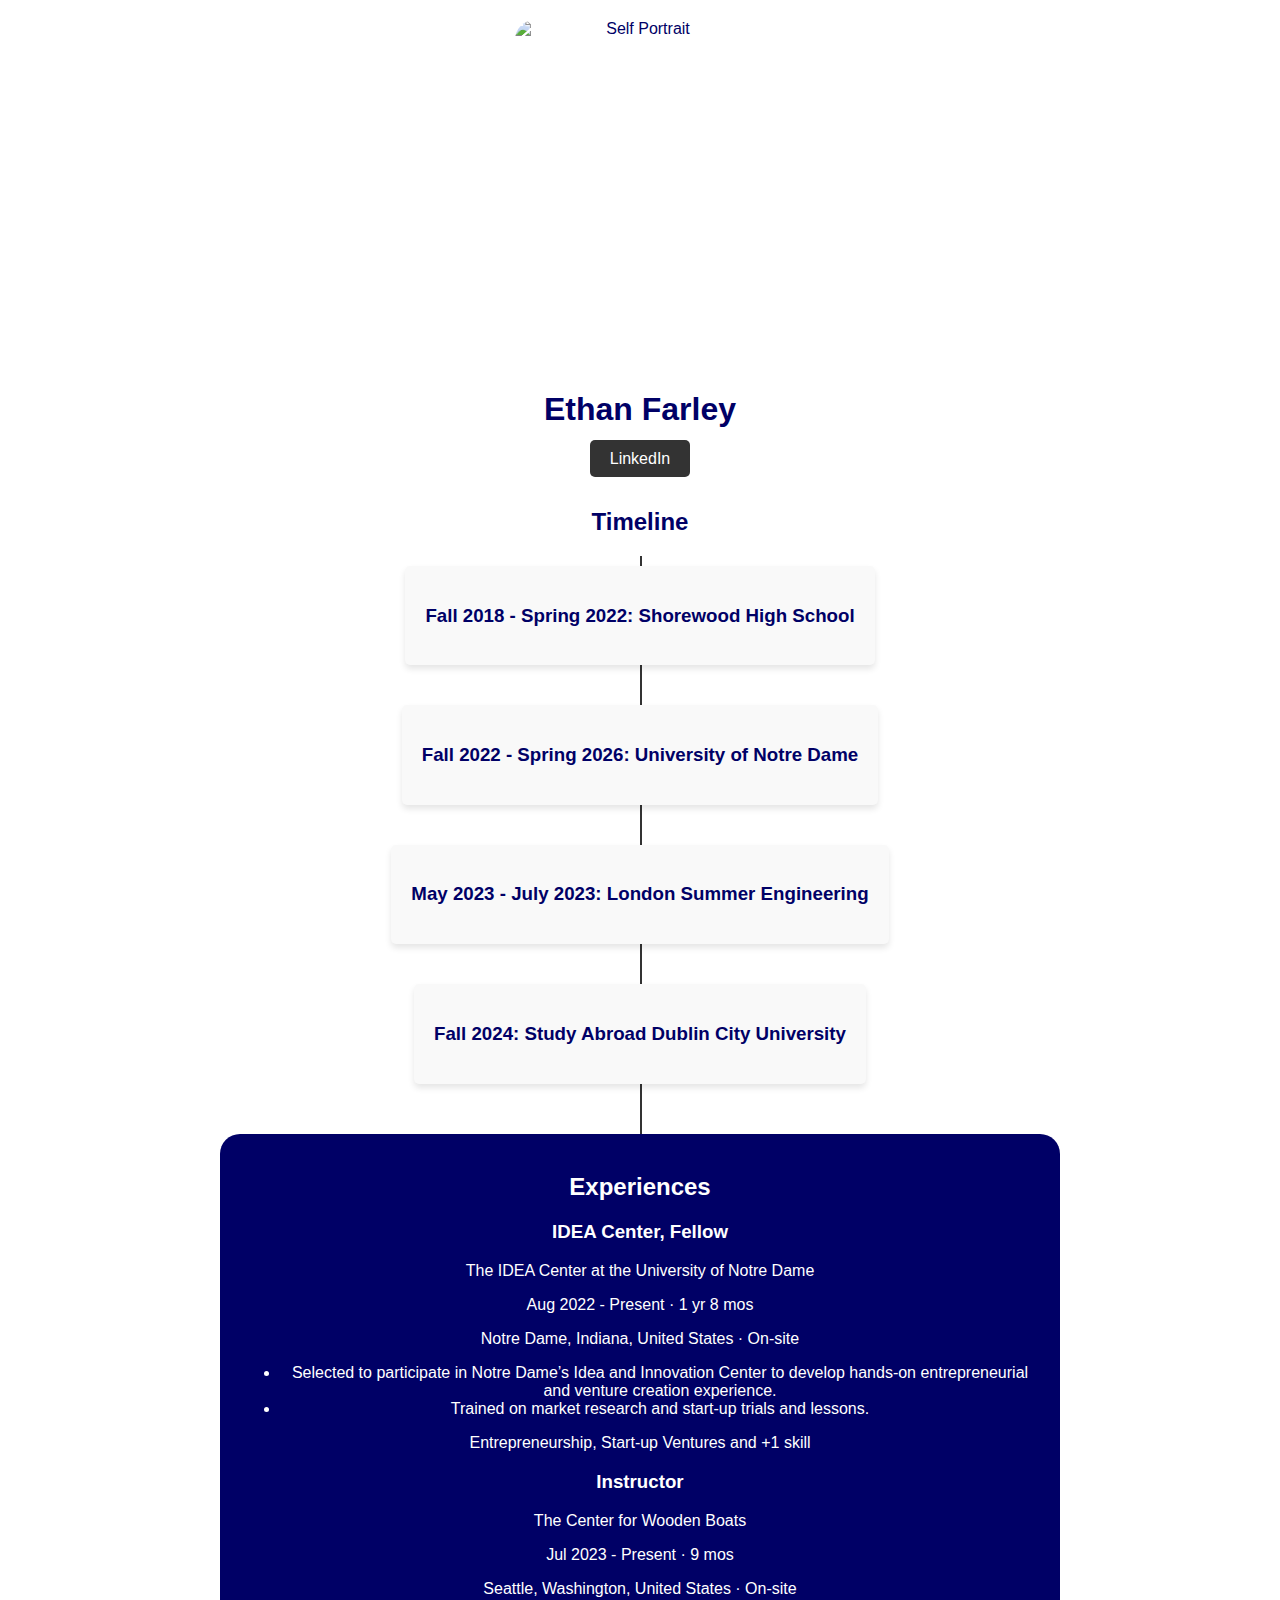
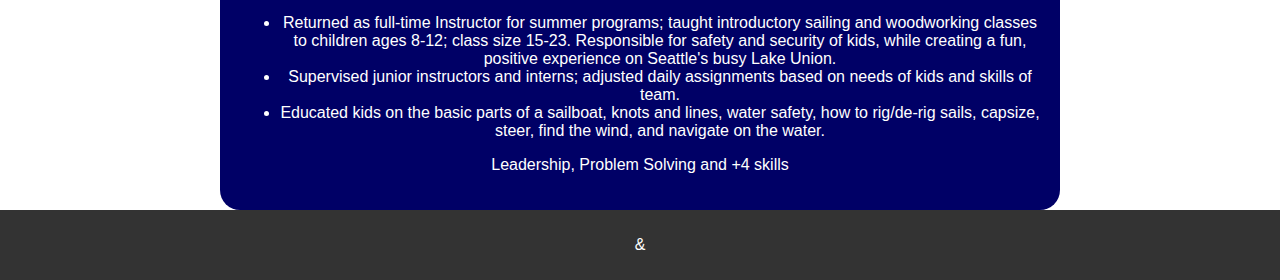
==== index.html @ 058e472b "Update index.html" ====
<!DOCTYPE html>
<html lang="en">
<head>
    <meta charset="UTF-8">
    <meta name="viewport" content="width=device-width, initial-scale=1.0">
    <title>My Personal Website</title>
    <style>
        body {
            font-family: Consolas, sans-serif;
            margin: 0;
            padding: 0;
            background-color: #fff; /* White background */
            color: rgb(0, 0, 102); /* Dark blue text color */
            display: flex; /* Use flexbox to make footer stretch */
            flex-direction: column; /* Column layout */
            min-height: 100vh; /* Ensure full height */
        }
        header {
            padding: 20px;
            text-align: center;
            position: relative;
        }
        .profile-img {
            border-radius: 20px; /* Curved edges */
            width: 250px;
            height: 350px;
            object-fit: cover;
            margin: 0 auto 20px auto; /* Center the image */
            display: block; /* Make sure the image is displayed as a block element */
        }
        nav {
            margin-top: 20px;
            text-align: center;
        }
        nav a {
            color: #fff;
            text-decoration: none;
            padding: 10px 20px;
            border-radius: 5px;
            background-color: #333;
            margin: 0 5px;
        }
        nav a:hover {
            background-color: #555;
        }
        .container {
            max-width: 800px;
            margin: auto;
            padding: 20px;
            text-align: center; /* Center the content */
            background-color: rgb(0, 0, 102); /* Dark blue background */
            color: #fff; /* White text color */
            border-radius: 20px; /* Curved edges */
        }
        /* Timeline Styles */
        #timeline-container {
             background-color: rgb(0, 0, 102); /* Dark blue background */
            color: #fff; /* White text color */
            border-radius: 20px; /* Curved edges */
            padding: 20px;
            margin: 20px auto;
            max-width: 800px;
            position: relative; /* Added */
            z-index: 0; /* Added */
        }
        .timeline {
            position: relative;
            margin-top: 20px;
            padding: 10px;
            text-align: center; /* Center the timeline */
            display: flex; /* Center the timeline items */
            flex-direction: column;
            align-items: center;
        }
        .timeline:before {
            content: '';
            position: absolute;
            left: 50%;
            top: 0;
            bottom: 0;
            width: 2px;
            background: #333;
            z-index: 0;
        }
        .timeline-header {
            text-align: center;
        }
        .timeline-item {
            display: flex;
            margin-bottom: 40px;
            position: relative;
            text-align: center; /* Center the timeline items */
            z-index: 1;
        }
        .timeline-content {
            background-color: #f9f9f9;
            border-radius: 5px;
            padding: 20px;
            box-shadow: 0 4px 6px rgba(0,0,0,0.1);
            position: relative;
            z-index: 1;
        }
        footer {
            background-color: #333;
            color: #fff;
            text-align: center;
            padding: 10px;
            /* Keep footer at the bottom */
            flex-shrink: 0;
        }
    </style>
</head>
<body>
    <header>
        <img class="profile-img" src="https://raw.githubusercontent.com/EFarley26/personalWebsite/main/4DADA0BA-BF0E-42FB-AF9C-4394A242DE6E-4881-0000043CBACB0706.JPG" alt="Self Portrait">
        <h1>Ethan Farley</h1>
        <nav>
            <a href="https://www.linkedin.com/in/ethan-d-farley" target="_blank">LinkedIn</a>
        </nav>
    </header>
    <section id="timeline" class="section">
        <h2 class="timeline-header">Timeline</h2>
        <div class="timeline">
            <div class="timeline-item">
                <div class="timeline-content">
                    <h3>Fall 2018 - Spring 2022: Shorewood High School</h3>
                </div>
            </div>
            <div class="timeline-item">
                <div class="timeline-content">
                    <h3>Fall 2022 - Spring 2026: University of Notre Dame</h3>
                </div>
            </div>
            <div class="timeline-item">
                <div class="timeline-content">
                    <h3>May 2023 - July 2023: London Summer Engineering</h3>
                </div>
            </div>
            <div class="timeline-item">
                <div class="timeline-content">
                    <h3>Fall 2024: Study Abroad Dublin City University</h3>
                </div>
            </div>
        </div>
    </section>
    <div class="container">
        <h2>Experiences</h2>
        <div class="experience">
            <h3>IDEA Center, Fellow</h3>
            <p>The IDEA Center at the University of Notre Dame</p>
            <p>Aug 2022 - Present · 1 yr 8 mos</p>
            <p>Notre Dame, Indiana, United States · On-site</p>
            <ul>
                <li>Selected to participate in Notre Dame’s Idea and Innovation Center to develop hands-on entrepreneurial and venture creation experience.</li>
                <li>Trained on market research and start-up trials and lessons.</li>
            </ul>
            <p>Entrepreneurship, Start-up Ventures and +1 skill</p>
        </div>
        <div class="experience">
            <h3>Instructor</h3>
            <p>The Center for Wooden Boats</p>
            <p>Jul 2023 - Present · 9 mos</p>
            <p>Seattle, Washington, United States · On-site</p>
            <ul>
                <li>Returned as full-time Instructor for summer programs; taught introductory sailing and woodworking classes to children ages 8-12; class size 15-23. Responsible for safety and security of kids, while creating a fun, positive experience on Seattle's busy Lake Union.</li>
                <li>Supervised junior instructors and interns; adjusted daily assignments based on needs of kids and skills of team.</li>
                <li>Educated kids on the basic parts of a sailboat, knots and lines, water safety, how to rig/de-rig sails, capsize, steer, find the wind, and navigate on the water.</li>
            </ul>
            <p>Leadership, Problem Solving and +4 skills</p>
        </div>
    </div>
    <footer>
        <p>&
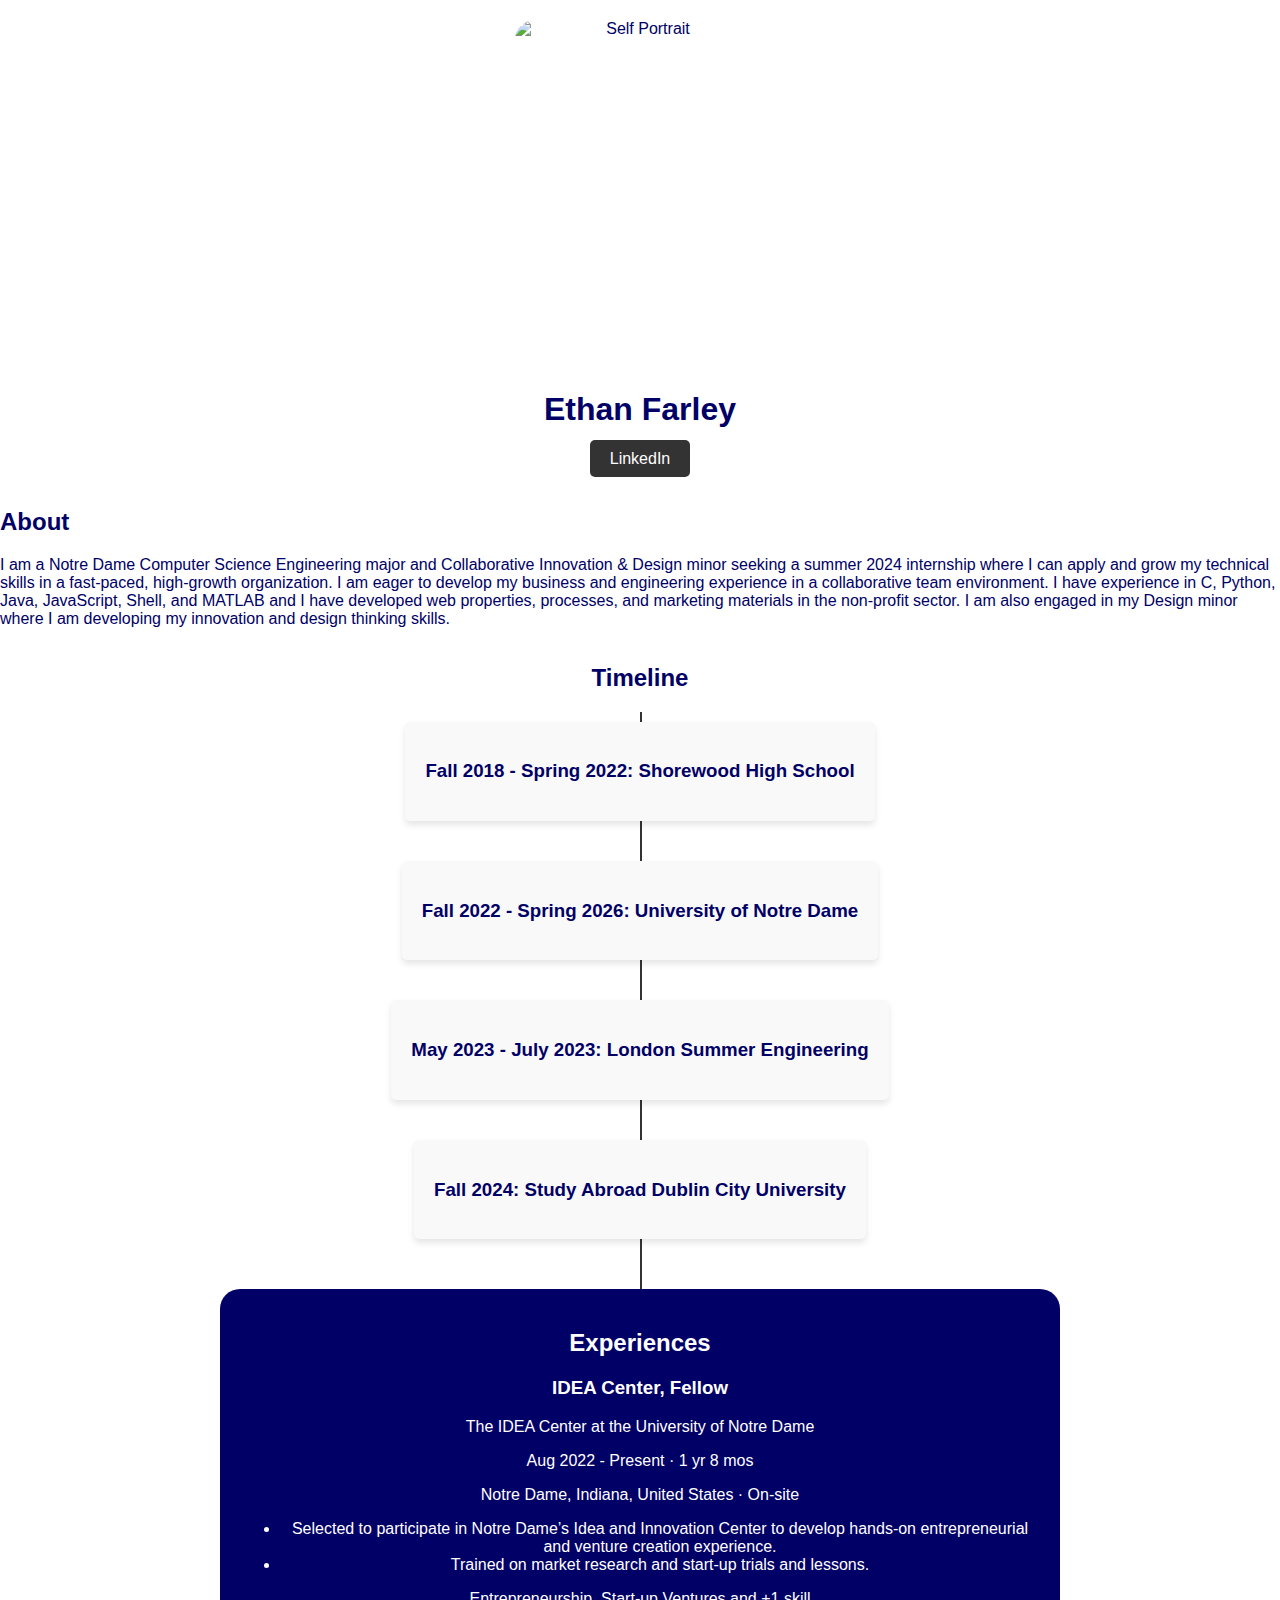
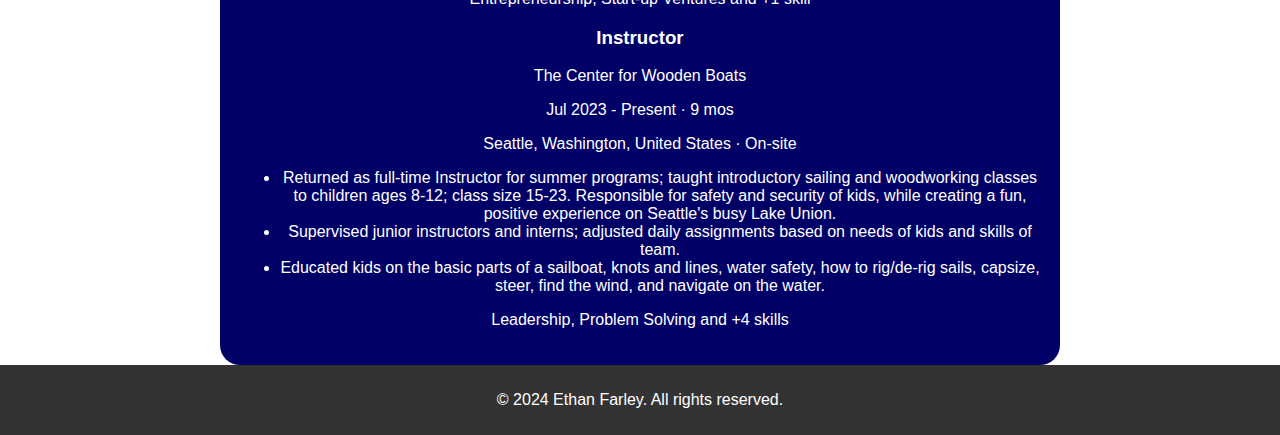
==== commit 80b9ba58: "Update index.html" ====
--- a/index.html
+++ b/index.html
@@ -54,7 +54,7 @@
         }
         /* Timeline Styles */
         #timeline-container {
-             background-color: rgb(0, 0, 102); /* Dark blue background */
+            background-color: rgb(0, 0, 102); /* Dark blue background */
             color: #fff; /* White text color */
             border-radius: 20px; /* Curved edges */
             padding: 20px;
@@ -118,6 +118,10 @@
             <a href="https://www.linkedin.com/in/ethan-d-farley" target="_blank">LinkedIn</a>
         </nav>
     </header>
+    <section id="about" class="section">
+        <h2>About</h2>
+        <p>I am a Notre Dame Computer Science Engineering major and Collaborative Innovation & Design minor seeking a summer 2024 internship where I can apply and grow my technical skills in a fast-paced, high-growth organization. I am eager to develop my business and engineering experience in a collaborative team environment. I have experience in C, Python, Java, JavaScript, Shell, and MATLAB and I have developed web properties, processes, and marketing materials in the non-profit sector. I am also engaged in my Design minor where I am developing my innovation and design thinking skills.</p>
+    </section>
     <section id="timeline" class="section">
         <h2 class="timeline-header">Timeline</h2>
         <div class="timeline">
@@ -170,4 +174,7 @@
         </div>
     </div>
     <footer>
-        <p>&
+        <p>&copy; 2024 Ethan Farley. All rights reserved.</p>
+    </footer>
+</body>
+</html>
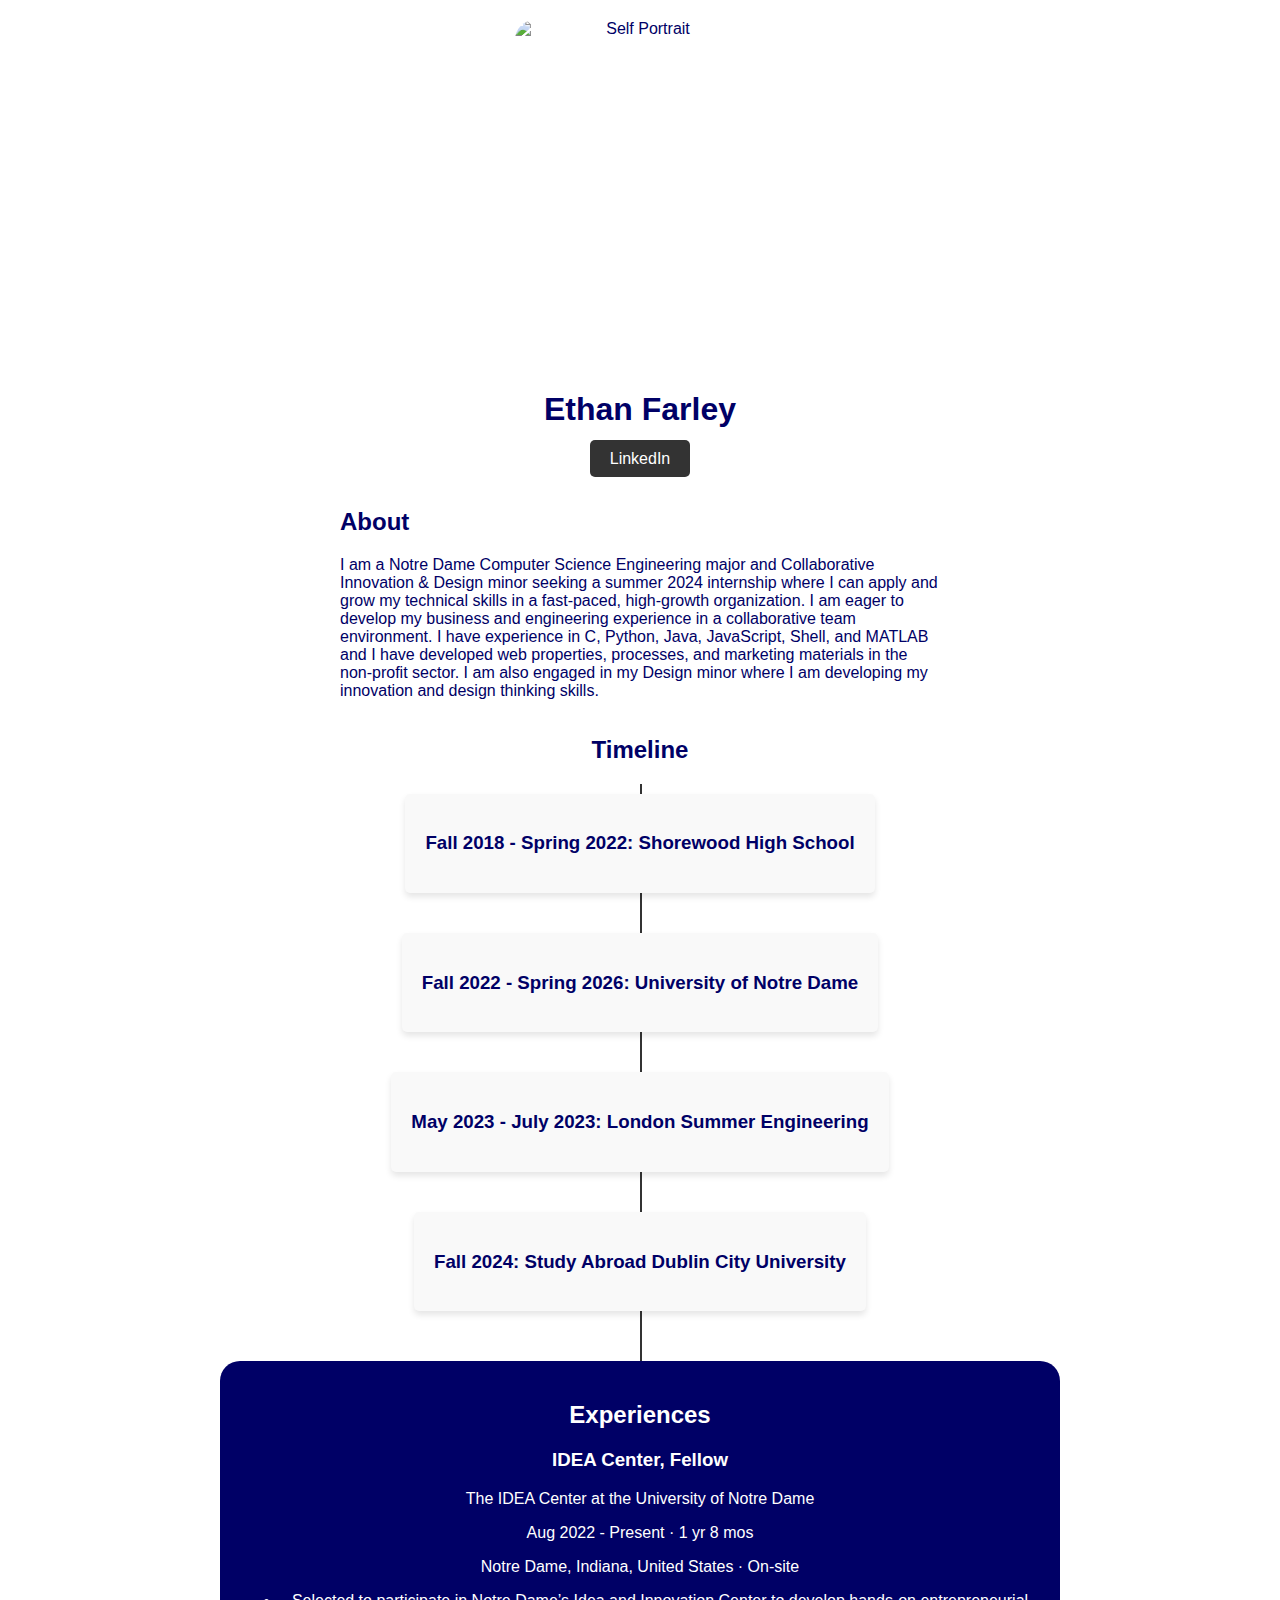
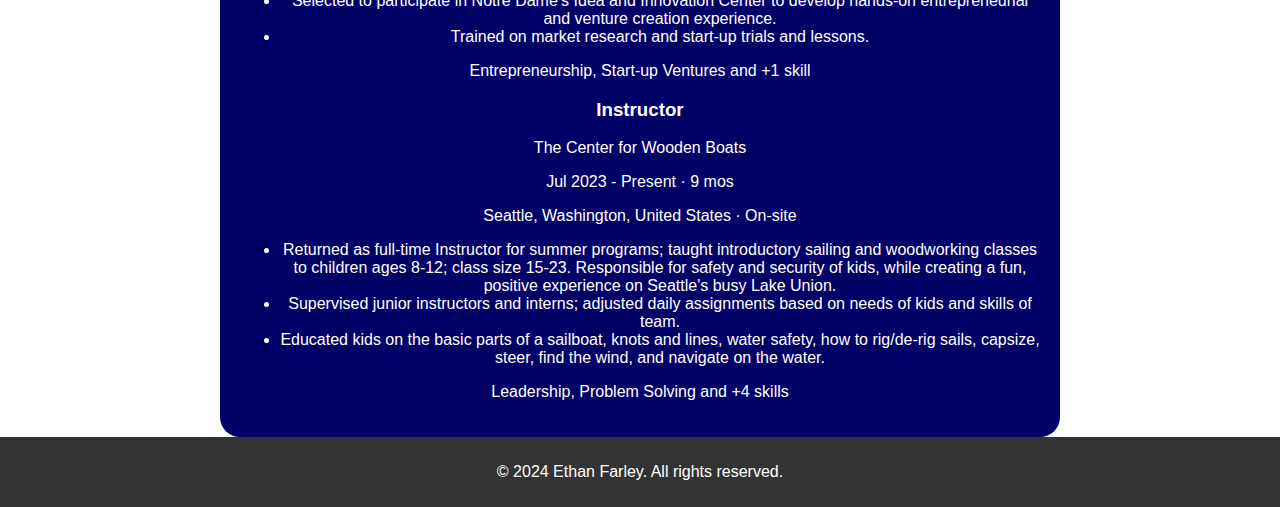
==== commit 317cc3a6: "Update index.html" ====
--- a/index.html
+++ b/index.html
@@ -108,6 +108,10 @@
             /* Keep footer at the bottom */
             flex-shrink: 0;
         }
+        #about {
+            max-width: 600px; /* Adjusted to match the width of the experience section */
+            margin: auto; /* Center horizontally */
+        }
     </style>
 </head>
 <body>
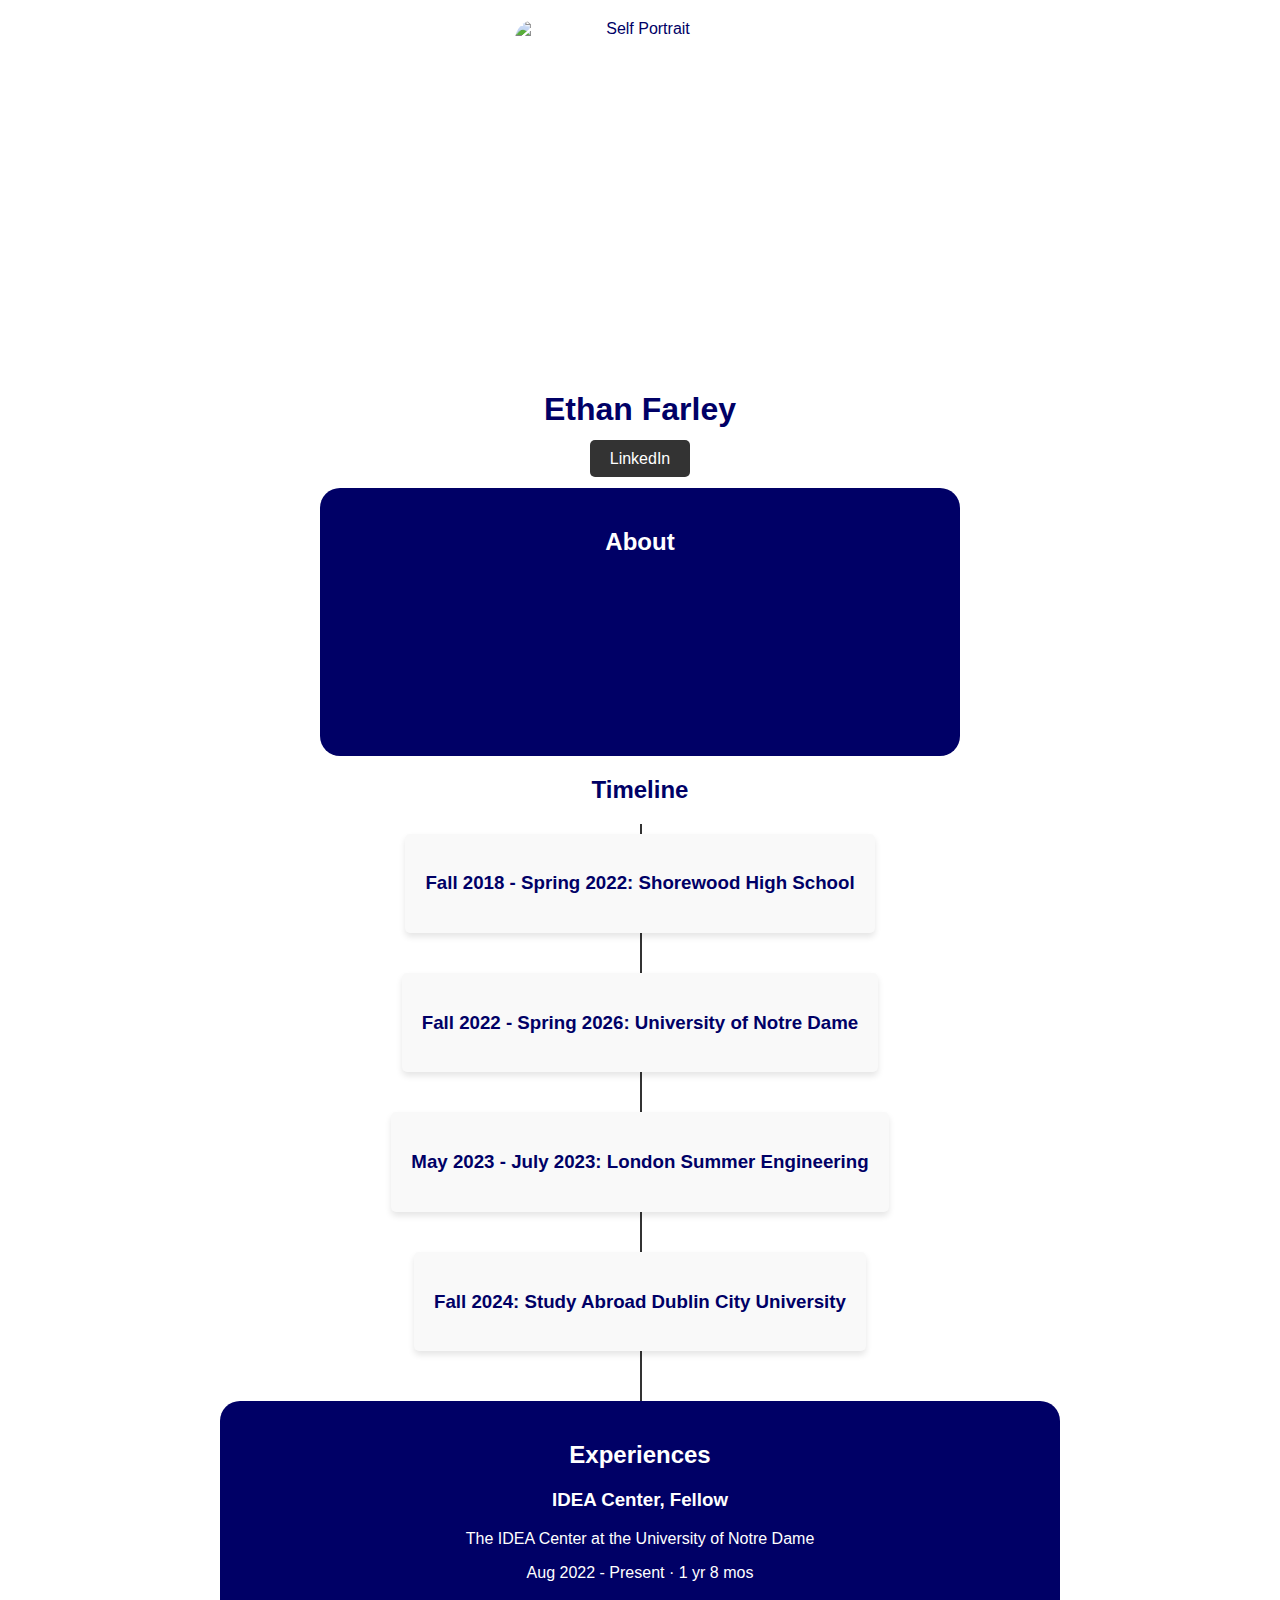
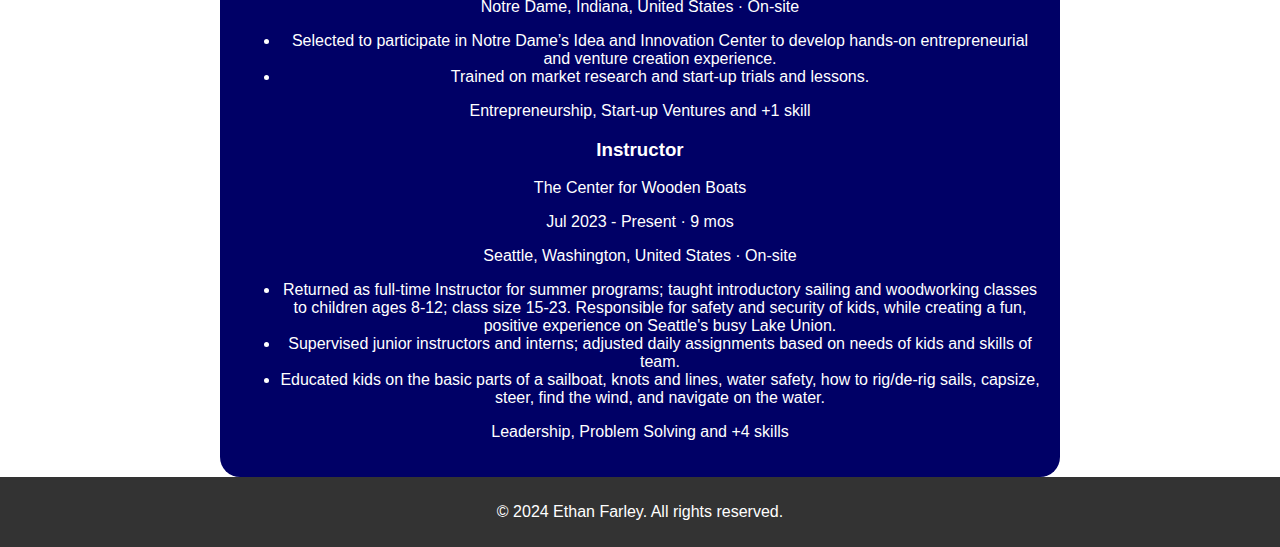
==== commit badc02cc: "Update index.html" ====
--- a/index.html
+++ b/index.html
@@ -108,9 +108,16 @@
             /* Keep footer at the bottom */
             flex-shrink: 0;
         }
-        #about {
+       #about {
             max-width: 600px; /* Adjusted to match the width of the experience section */
             margin: auto; /* Center horizontally */
+            background-color: rgb(0, 0, 102); /* Dark blue background */
+            padding: 20px;
+            border-radius: 20px;
+        }
+        #about h2 {
+            color: #fff; /* White text color */
+            text-align: center; /* Center the title */
         }
     </style>
 </head>
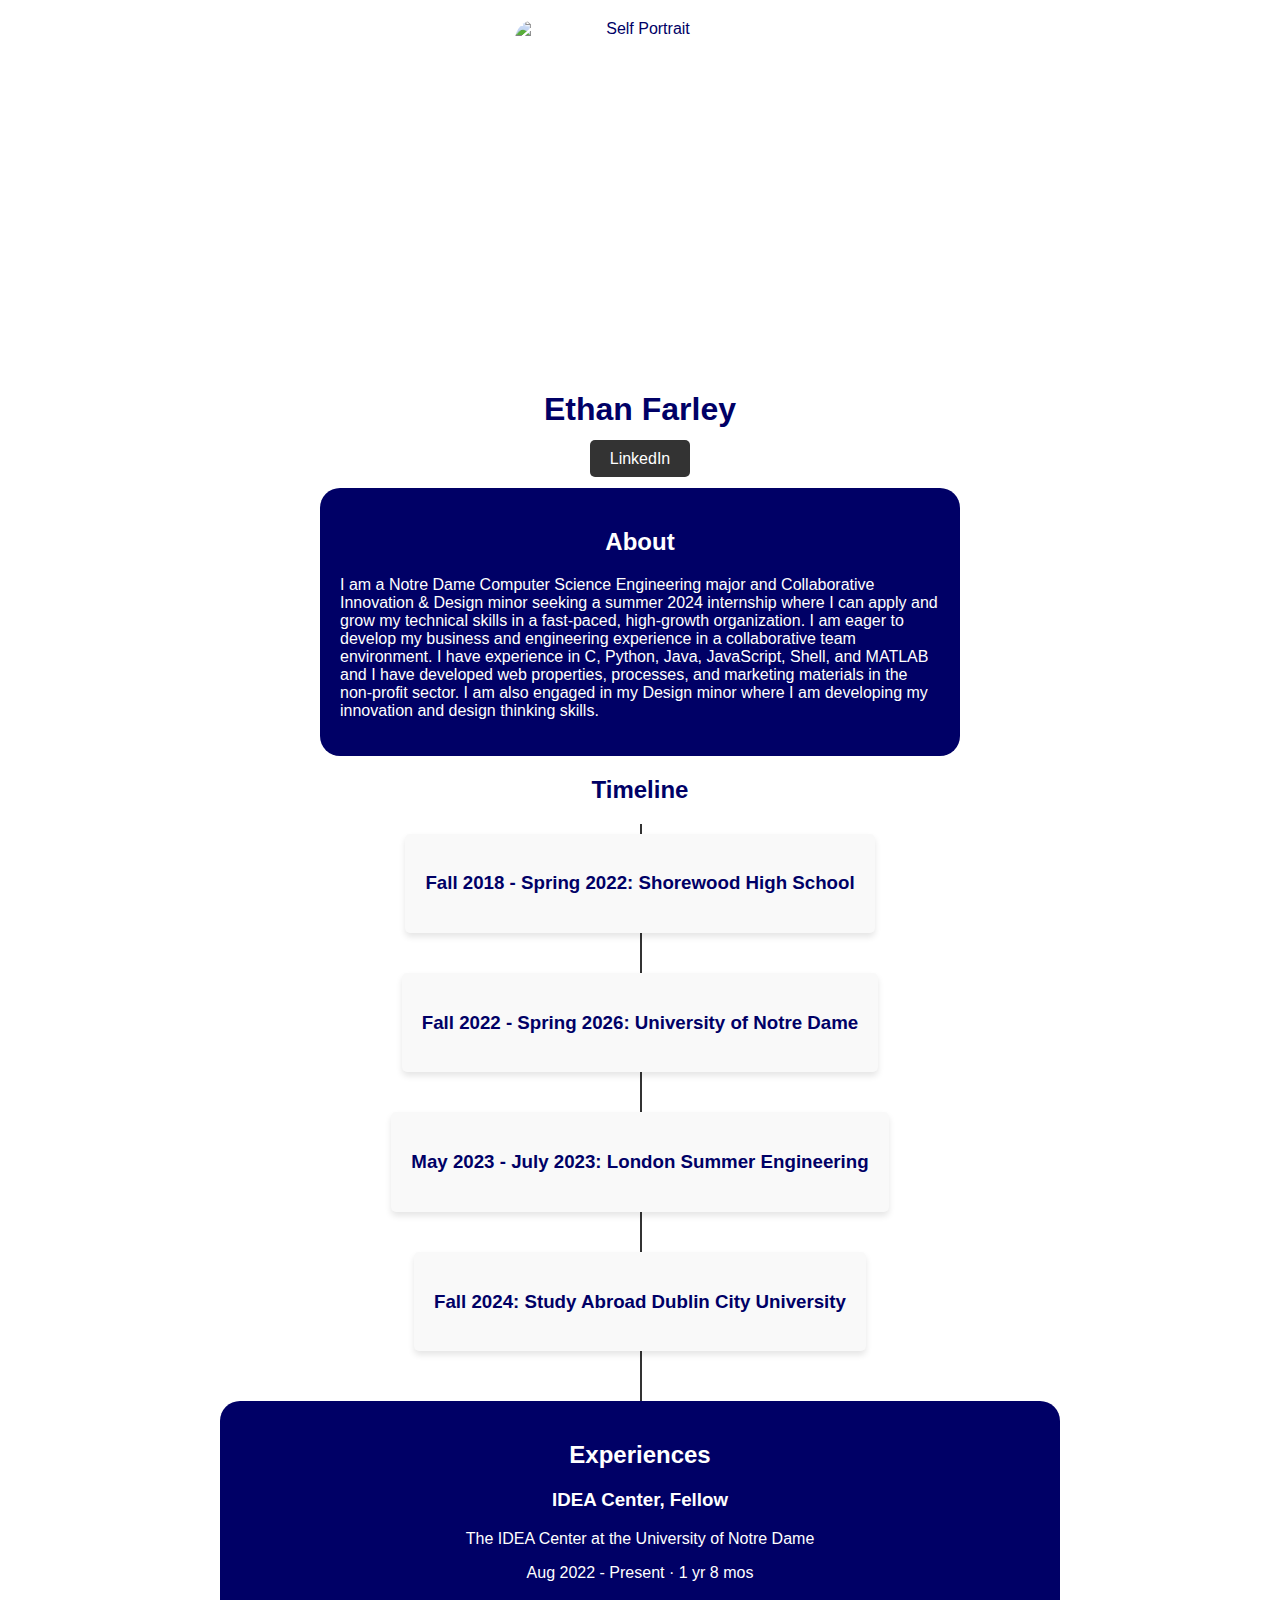
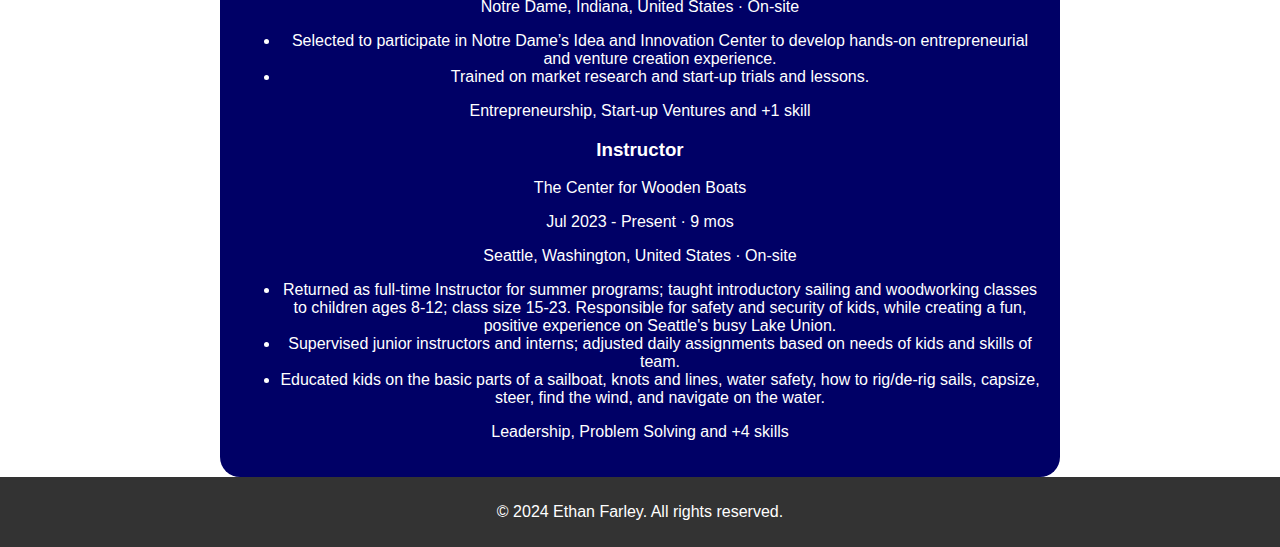
==== commit a85f52bd: "Update index.html" ====
--- a/index.html
+++ b/index.html
@@ -109,6 +109,7 @@
             flex-shrink: 0;
         }
        #about {
+            color: #fff; /* White text color */
             max-width: 600px; /* Adjusted to match the width of the experience section */
             margin: auto; /* Center horizontally */
             background-color: rgb(0, 0, 102); /* Dark blue background */
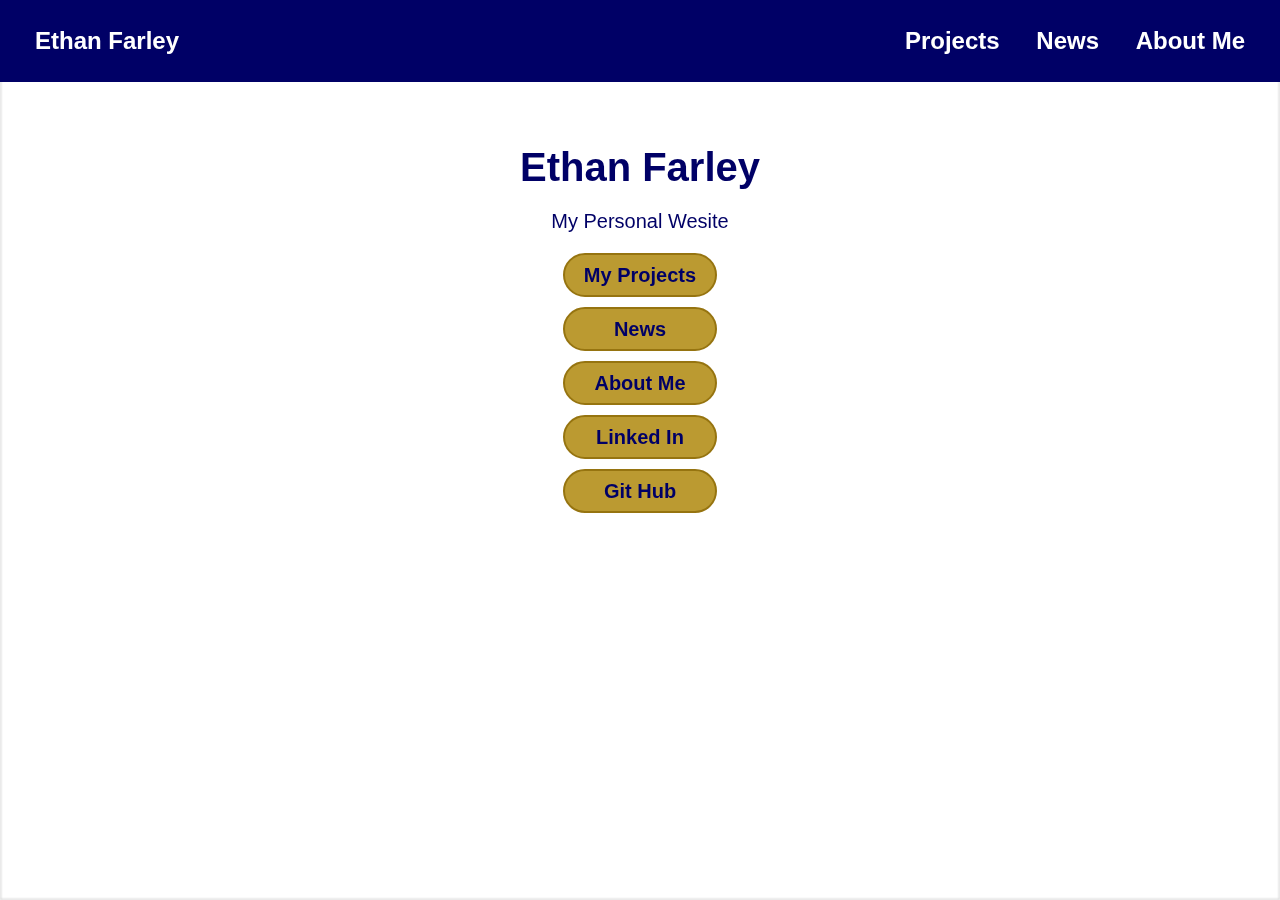
==== commit 7cc06c38: "Added Home Page Files" ====
--- a/index.html
+++ b/index.html
@@ -1,192 +1,35 @@
 <!DOCTYPE html>
 <html lang="en">
+
 <head>
-    <meta charset="UTF-8">
+    <link rel="stylesheet" href="style.css">
     <meta name="viewport" content="width=device-width, initial-scale=1.0">
-    <title>My Personal Website</title>
-    <style>
-        body {
-            font-family: Consolas, sans-serif;
-            margin: 0;
-            padding: 0;
-            background-color: #fff; /* White background */
-            color: rgb(0, 0, 102); /* Dark blue text color */
-            display: flex; /* Use flexbox to make footer stretch */
-            flex-direction: column; /* Column layout */
-            min-height: 100vh; /* Ensure full height */
-        }
-        header {
-            padding: 20px;
-            text-align: center;
-            position: relative;
-        }
-        .profile-img {
-            border-radius: 20px; /* Curved edges */
-            width: 250px;
-            height: 350px;
-            object-fit: cover;
-            margin: 0 auto 20px auto; /* Center the image */
-            display: block; /* Make sure the image is displayed as a block element */
-        }
-        nav {
-            margin-top: 20px;
-            text-align: center;
-        }
-        nav a {
-            color: #fff;
-            text-decoration: none;
-            padding: 10px 20px;
-            border-radius: 5px;
-            background-color: #333;
-            margin: 0 5px;
-        }
-        nav a:hover {
-            background-color: #555;
-        }
-        .container {
-            max-width: 800px;
-            margin: auto;
-            padding: 20px;
-            text-align: center; /* Center the content */
-            background-color: rgb(0, 0, 102); /* Dark blue background */
-            color: #fff; /* White text color */
-            border-radius: 20px; /* Curved edges */
-        }
-        /* Timeline Styles */
-        #timeline-container {
-            background-color: rgb(0, 0, 102); /* Dark blue background */
-            color: #fff; /* White text color */
-            border-radius: 20px; /* Curved edges */
-            padding: 20px;
-            margin: 20px auto;
-            max-width: 800px;
-            position: relative; /* Added */
-            z-index: 0; /* Added */
-        }
-        .timeline {
-            position: relative;
-            margin-top: 20px;
-            padding: 10px;
-            text-align: center; /* Center the timeline */
-            display: flex; /* Center the timeline items */
-            flex-direction: column;
-            align-items: center;
-        }
-        .timeline:before {
-            content: '';
-            position: absolute;
-            left: 50%;
-            top: 0;
-            bottom: 0;
-            width: 2px;
-            background: #333;
-            z-index: 0;
-        }
-        .timeline-header {
-            text-align: center;
-        }
-        .timeline-item {
-            display: flex;
-            margin-bottom: 40px;
-            position: relative;
-            text-align: center; /* Center the timeline items */
-            z-index: 1;
-        }
-        .timeline-content {
-            background-color: #f9f9f9;
-            border-radius: 5px;
-            padding: 20px;
-            box-shadow: 0 4px 6px rgba(0,0,0,0.1);
-            position: relative;
-            z-index: 1;
-        }
-        footer {
-            background-color: #333;
-            color: #fff;
-            text-align: center;
-            padding: 10px;
-            /* Keep footer at the bottom */
-            flex-shrink: 0;
-        }
-       #about {
-            color: #fff; /* White text color */
-            max-width: 600px; /* Adjusted to match the width of the experience section */
-            margin: auto; /* Center horizontally */
-            background-color: rgb(0, 0, 102); /* Dark blue background */
-            padding: 20px;
-            border-radius: 20px;
-        }
-        #about h2 {
-            color: #fff; /* White text color */
-            text-align: center; /* Center the title */
-        }
-    </style>
+    <title>Ethan Farley</title>
 </head>
+
 <body>
     <header>
-        <img class="profile-img" src="https://raw.githubusercontent.com/EFarley26/personalWebsite/main/4DADA0BA-BF0E-42FB-AF9C-4394A242DE6E-4881-0000043CBACB0706.JPG" alt="Self Portrait">
-        <h1>Ethan Farley</h1>
-        <nav>
-            <a href="https://www.linkedin.com/in/ethan-d-farley" target="_blank">LinkedIn</a>
-        </nav>
+        <a class="title" href="index.html"> Ethan Farley </a>
+        <span id="links" class="title">
+            <a class="title" href="projectPage/project.html"> Projects</a>
+            <a class="title" href="newsPage/news.html"> News</a>
+            <a class="title" href="aboutPage/about.html"> About Me</a>
+        </span>
     </header>
-    <section id="about" class="section">
-        <h2>About</h2>
-        <p>I am a Notre Dame Computer Science Engineering major and Collaborative Innovation & Design minor seeking a summer 2024 internship where I can apply and grow my technical skills in a fast-paced, high-growth organization. I am eager to develop my business and engineering experience in a collaborative team environment. I have experience in C, Python, Java, JavaScript, Shell, and MATLAB and I have developed web properties, processes, and marketing materials in the non-profit sector. I am also engaged in my Design minor where I am developing my innovation and design thinking skills.</p>
+
+    <section class="flexContainer" id="homepageBody">
+        <h1 id="mainTitle"> Ethan Farley </h1>
+        <p id="subtext"> My Personal Wesite </p>
+        <section id="buttonContainer">
+            <a id="projectsButton" class="buttonLinks" href="projectPage/project.html"> My Projects </a>
+            <a id="newsButton" class="buttonLinks" href="newsPage/news.html"> News </a>
+            <a id="aboutMeButton" class="buttonLinks" href="aboutPage/about.html"> About Me</a>
+            <a id="linkedInButton" class="buttonLinks" href="https://www.linkedin.com/in/ethan-d-farley"> Linked In</a>
+            <a id="gitHubButton" class="buttonLinks" href="https://github.com/EFarley26/personalWebsite.git"> Git Hub</a>
+        </section>
     </section>
-    <section id="timeline" class="section">
-        <h2 class="timeline-header">Timeline</h2>
-        <div class="timeline">
-            <div class="timeline-item">
-                <div class="timeline-content">
-                    <h3>Fall 2018 - Spring 2022: Shorewood High School</h3>
-                </div>
-            </div>
-            <div class="timeline-item">
-                <div class="timeline-content">
-                    <h3>Fall 2022 - Spring 2026: University of Notre Dame</h3>
-                </div>
-            </div>
-            <div class="timeline-item">
-                <div class="timeline-content">
-                    <h3>May 2023 - July 2023: London Summer Engineering</h3>
-                </div>
-            </div>
-            <div class="timeline-item">
-                <div class="timeline-content">
-                    <h3>Fall 2024: Study Abroad Dublin City University</h3>
-                </div>
-            </div>
-        </div>
-    </section>
-    <div class="container">
-        <h2>Experiences</h2>
-        <div class="experience">
-            <h3>IDEA Center, Fellow</h3>
-            <p>The IDEA Center at the University of Notre Dame</p>
-            <p>Aug 2022 - Present · 1 yr 8 mos</p>
-            <p>Notre Dame, Indiana, United States · On-site</p>
-            <ul>
-                <li>Selected to participate in Notre Dame’s Idea and Innovation Center to develop hands-on entrepreneurial and venture creation experience.</li>
-                <li>Trained on market research and start-up trials and lessons.</li>
-            </ul>
-            <p>Entrepreneurship, Start-up Ventures and +1 skill</p>
-        </div>
-        <div class="experience">
-            <h3>Instructor</h3>
-            <p>The Center for Wooden Boats</p>
-            <p>Jul 2023 - Present · 9 mos</p>
-            <p>Seattle, Washington, United States · On-site</p>
-            <ul>
-                <li>Returned as full-time Instructor for summer programs; taught introductory sailing and woodworking classes to children ages 8-12; class size 15-23. Responsible for safety and security of kids, while creating a fun, positive experience on Seattle's busy Lake Union.</li>
-                <li>Supervised junior instructors and interns; adjusted daily assignments based on needs of kids and skills of team.</li>
-                <li>Educated kids on the basic parts of a sailboat, knots and lines, water safety, how to rig/de-rig sails, capsize, steer, find the wind, and navigate on the water.</li>
-            </ul>
-            <p>Leadership, Problem Solving and +4 skills</p>
-        </div>
-    </div>
-    <footer>
-        <p>&copy; 2024 Ethan Farley. All rights reserved.</p>
-    </footer>
+
+    <img id="homepageImage" src="homePageContent/background2.jpg">
 </body>
-</html>
+
+</html>--- a/style.css
+++ b/style.css
@@ -0,0 +1,351 @@
+
+/* General Styling */
+
+body {
+    font-family: Arial, Helvetica, sans-serif;
+    background-color: #fff;
+    margin: 0;
+    padding: 0;
+    color: rgb(0, 0, 102);
+    display: flex;
+    flex-direction: column;
+    min-height: 100vh;
+    overflow-y: scroll;
+}
+
+header {
+    /* Styles the content elements inside the Header */
+    display: flex;
+    justify-content: space-between;
+    align-items: center;
+
+    /* Styles the Header box */
+    padding: 20px;
+    position: relative;
+    background-color: rgb(0, 0, 102);
+    margin-bottom: 25px;
+
+    /* Styles Text inside the Header */
+    color: #FFFFFF;
+    font-size: 24px;
+    font-weight: bold;
+}
+
+header > a, span > a{
+    text-decoration: none; /* Removes the underline from all <a> elements */
+    color: inherit; /* Ensures the text color stays the same as surrounding text */
+    padding: 7px 15px 7px 15px;
+    border-radius: 15px;
+}
+
+header > a:hover, span > a:hover{
+    background-color: rgb(0, 0, 80);
+}
+
+.flexContainer {
+    display: flex;
+    flex-direction: column;
+}
+
+
+/* Home Page Styling */
+
+#homepageBody {
+    align-items: center;
+    justify-content: center;
+}
+
+#mainTitle {
+    font-size: 40px;
+    font-weight: bolder;
+    margin-top: 3%;
+    margin-bottom: 0px;
+}
+
+#subtext {
+    font-size: 20px;
+}
+
+#buttonContainer {
+    display: flex;
+    flex-direction: column;
+    justify-content: center;
+    align-items: center;
+    gap: 10px;
+}
+
+.buttonLinks{
+    width: 150px;
+    height: 40px;
+    border: 2px solid #967410;
+    border-radius: 25px;
+    background-color: #BB9A31;
+    text-align: center;
+    align-content: center;
+    color: inherit;
+    text-decoration: none;
+    font-weight: bold;
+    font-size: 20px;
+}
+
+.buttonLinks:hover {
+    background-color: #af8d24;
+}
+
+#homepageImage {
+    position: fixed;
+    bottom: 0;
+    left: 0;
+    width: 100%;
+    height: 100%;
+    filter: blur(1px);
+    z-index: -1;
+    padding-top: 50px;
+}
+
+
+/* Project Page Styling */
+
+#project {
+    gap: 75px;
+    margin-bottom: 75px;    
+}
+
+.projectRow {
+    display: flex;
+    flex-direction: row;
+    margin: auto;
+    width: 80%;
+    align-items: center;
+    justify-content: center;
+    gap: 75px;
+}
+
+.project{
+    width: 45%;
+    height: 550px;
+
+    border: #333, solid, 2px;
+
+    display: flex;
+    flex-direction: column;
+    align-items: center;
+    justify-content: center;
+}
+
+.projectImage{
+    width:  300px;
+    height: 300px;
+    background-color: #333;
+}
+
+.projectTitle{
+    font-weight: bolder;
+    font-size: 24px;
+}
+
+.projectBody{
+    font-style: italic;
+    margin: 0px 25px 0px 25px;
+}
+
+#candyCrushImage{
+    width:  325px;
+    height: 325px;
+}
+
+#blueDotImage{
+    width: 450px;
+}
+
+#wordleImage{
+    width: 400px;
+}
+
+
+/* News Page Styling */
+
+#news {
+    gap: 35px;
+    margin-bottom: 35px;
+}
+
+.newsContainer {
+    display: flex;
+    flex-direction: row;
+    margin: auto;
+    box-shadow: 10px 10px 15px rgba(0, 0, 0, 0.3),
+                -3px -3px 5px rgba(0, 0, 0, 0.1);;
+    border-radius: 25px;
+    width: 80%;
+    align-items: center;
+}
+
+.newsTextContainer {
+    margin-left: 25px;
+    margin-right: 25px;
+}
+
+.newsHeader {
+    margin-left: 25px;
+    font-size: 30px;
+    font-weight: bolder;
+}
+
+.newsBody{
+    font-size: 20px;
+    margin: 0px 50px 35px 25px;
+}
+
+.newsImage {
+    border-radius: 25px;
+    margin: 15px 25px 15px 25px;
+    width: 22%;
+    height: 250;
+    margin-left: auto;
+}   
+
+
+/* About Me Page Styling */
+
+#aboutMeIntro {
+    display: flex;
+    flex-direction: row;
+    align-items: center;
+    justify-content: center;
+    margin-bottom: 25px;
+}
+
+#aboutText {
+    justify-content: center;
+    align-items: center;
+    margin: 0px 50px 0px 200px;
+    font-size: 18px;
+}
+
+#aboutImg {
+    border-radius: 20px;
+    width: 325px;
+    height: 450px;
+    margin: 0px 200px 0px 0px;
+
+}
+
+#whyCSText{
+    margin: 0px 200px 20px 200px 
+}
+
+
+#funFacts {
+    padding: 20px 50px 50px 50px;
+    background-color: #f9f9f9;
+    justify-content: center;
+    align-items: center;
+    gap: 20px;
+}
+  
+.cardRow {
+    display: flex;
+    flex-wrap: row;
+    align-items: center;
+    justify-content: center;
+    gap: 20px;
+}
+  
+.card {
+    background: white;
+    border-radius: 8px;
+    padding: 20px;
+    flex: 1 1 200px;
+    max-width: calc(33.33% - 20px); 
+    box-shadow: 0 2px 5px rgba(0,0,0,0.1);
+}
+  
+
+
+
+
+
+
+
+
+
+
+
+
+
+
+
+
+
+
+
+
+
+
+
+
+
+
+/* Timeline Styles */
+#timeline-container {
+    background-color: rgb(0, 0, 102); /* Dark blue background */
+    color: #fff; /* White text color */
+    border-radius: 20px; /* Curved edges */
+    padding: 20px;
+    margin: 20px auto;
+    max-width: 800px;
+    position: relative; /* Added */
+    z-index: 0; /* Added */
+}
+.timeline {
+    position: relative;
+    margin-top: 20px;
+    padding: 10px;
+    text-align: center; /* Center the timeline */
+    display: flex; /* Center the timeline items */
+    flex-direction: column;
+    align-items: center;
+}
+.timeline:before {
+    content: '';
+    position: absolute;
+    left: 50%;
+    top: 0;
+    bottom: 0;
+    width: 2px;
+    background: #333;
+    z-index: 0;
+}
+.timeline-header {
+    text-align: center;
+}
+.timeline-item {
+    display: flex;
+    margin-bottom: 40px;
+    position: relative;
+    text-align: center; /* Center the timeline items */
+    z-index: 1;
+}
+.timeline-content {
+    background-color: #f9f9f9;
+    border-radius: 5px;
+    padding: 20px;
+    box-shadow: 0 4px 6px rgba(0,0,0,0.1);
+    position: relative;
+    z-index: 1;
+}
+
+
+#about {
+    color: #fff; /* White text color */
+    max-width: 600px; /* Adjusted to match the width of the experience section */
+    margin: auto; /* Center horizontally */
+    background-color: rgb(0, 0, 102); /* Dark blue background */
+    padding: 20px;
+    border-radius: 20px;
+}
+#about h2 {
+    color: #fff; /* White text color */
+    text-align: center; /* Center the title */
+}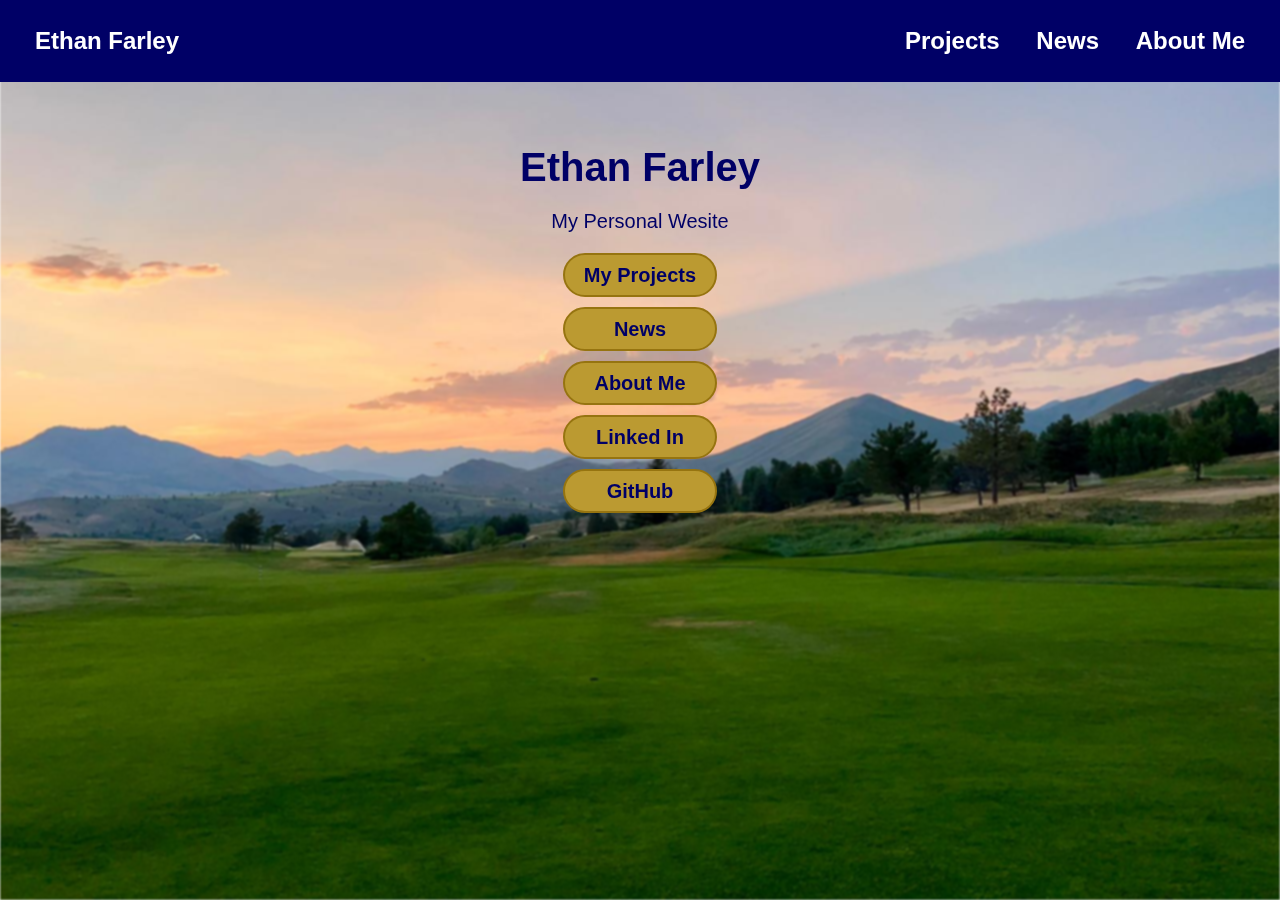
==== commit 305b12c5: "Update index.html" ====
--- a/index.html
+++ b/index.html
@@ -25,11 +25,11 @@
             <a id="newsButton" class="buttonLinks" href="newsPage/news.html"> News </a>
             <a id="aboutMeButton" class="buttonLinks" href="aboutPage/about.html"> About Me</a>
             <a id="linkedInButton" class="buttonLinks" href="https://www.linkedin.com/in/ethan-d-farley"> Linked In</a>
-            <a id="gitHubButton" class="buttonLinks" href="https://github.com/EFarley26/personalWebsite.git"> Git Hub</a>
+            <a id="gitHubButton" class="buttonLinks" href="https://github.com/EFarley26/personalWebsite.git"> GitHub</a>
         </section>
     </section>
 
     <img id="homepageImage" src="homePageContent/background2.jpg">
 </body>
 
-</html>+</html>
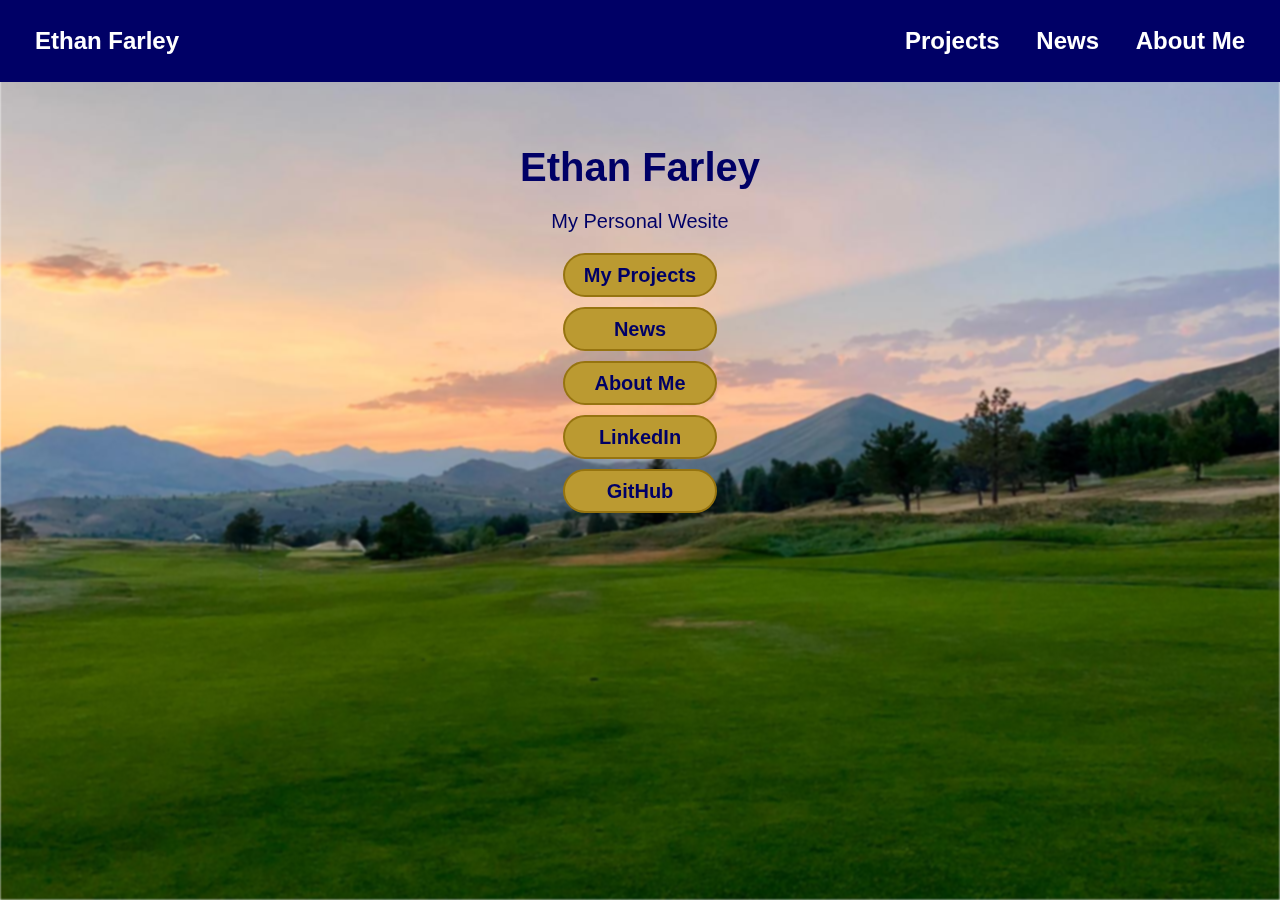
==== commit e5180a29: "Update index.html" ====
--- a/index.html
+++ b/index.html
@@ -24,7 +24,7 @@
             <a id="projectsButton" class="buttonLinks" href="projectPage/project.html"> My Projects </a>
             <a id="newsButton" class="buttonLinks" href="newsPage/news.html"> News </a>
             <a id="aboutMeButton" class="buttonLinks" href="aboutPage/about.html"> About Me</a>
-            <a id="linkedInButton" class="buttonLinks" href="https://www.linkedin.com/in/ethan-d-farley"> Linked In</a>
+            <a id="linkedInButton" class="buttonLinks" href="https://www.linkedin.com/in/ethan-d-farley"> LinkedIn</a>
             <a id="gitHubButton" class="buttonLinks" href="https://github.com/EFarley26/personalWebsite.git"> GitHub</a>
         </section>
     </section>
